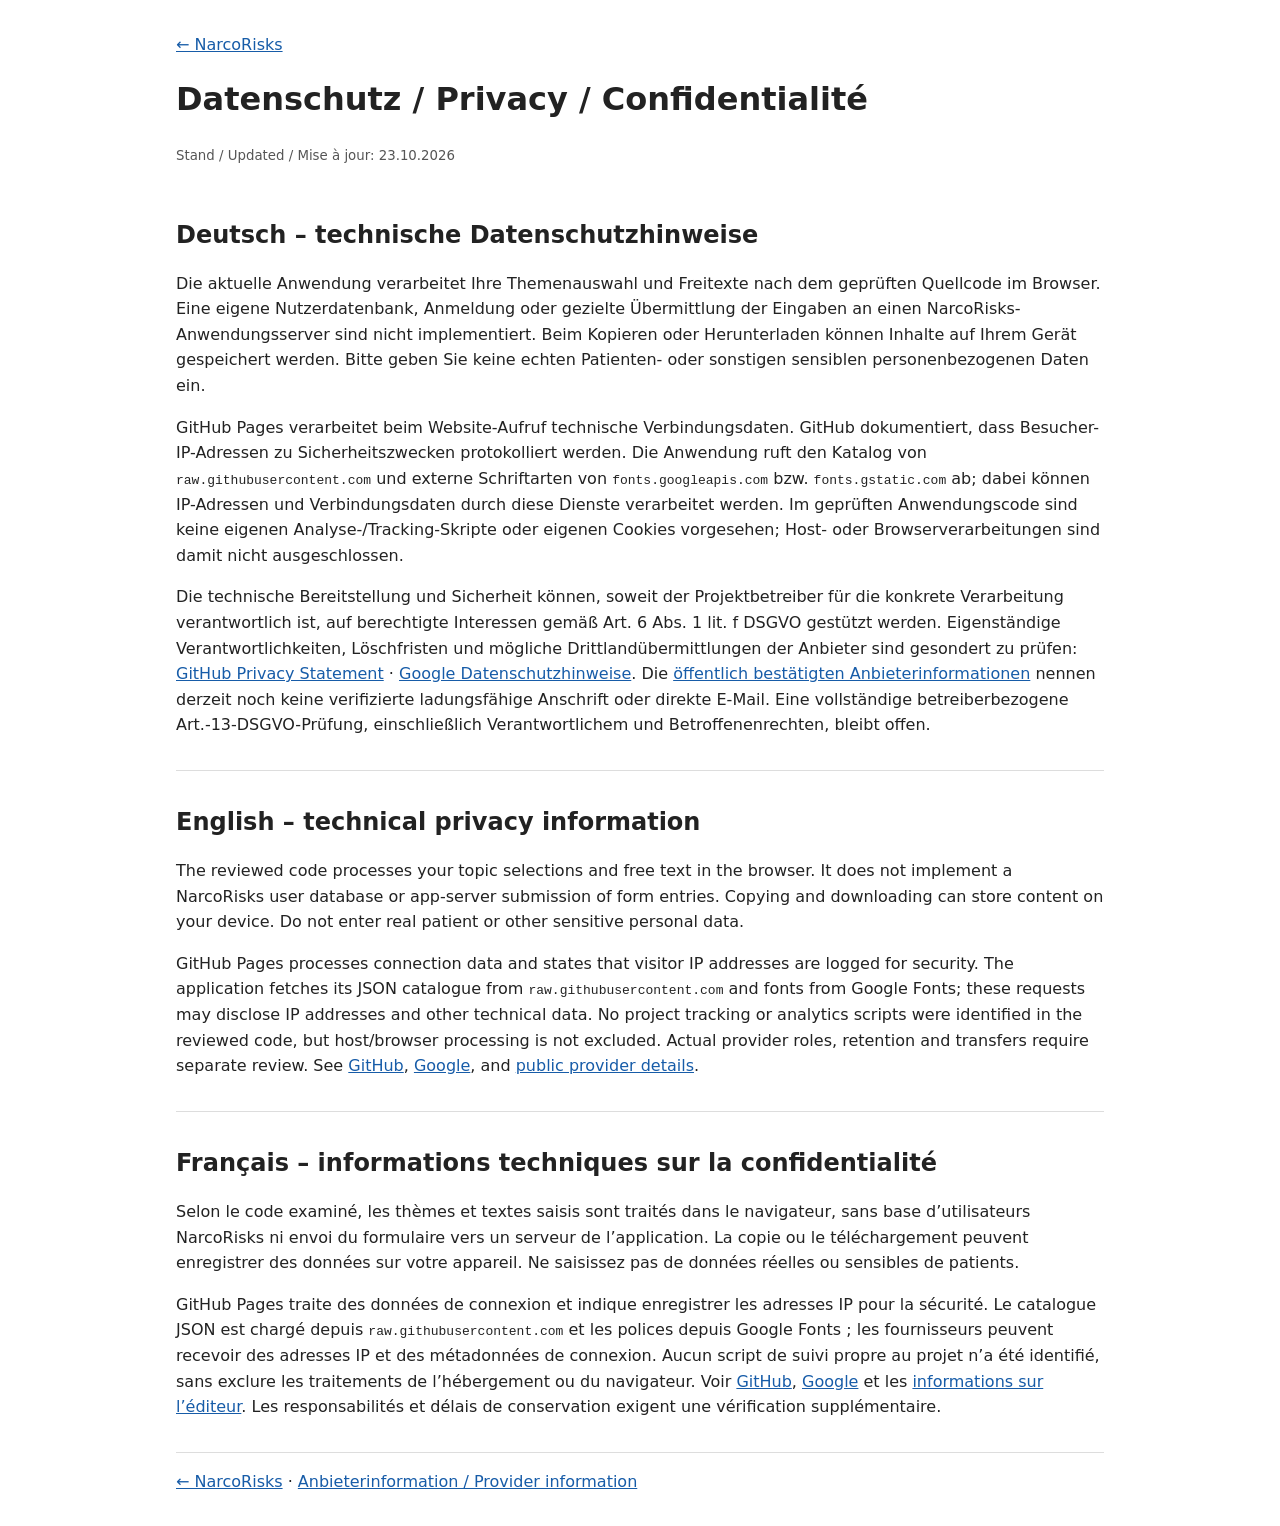
==== privacy.html @ 440f8929 "fix(legacy): clarify informational scope, add privacy notices and harden summary output" ====
<!DOCTYPE html>
<html lang="de">
<head><meta charset="UTF-8"><meta name="viewport" content="width=device-width, initial-scale=1.0"><meta name="description" content="technische Informationen zum Datenschutz"><title>NarcoRisks – Datenschutz / Privacy</title><style>body{font-family:system-ui,sans-serif;line-height:1.6;max-width:58rem;margin:2rem auto;padding:0 1rem;color:#222}a{color:#175ca8}section{padding:1rem 0;border-bottom:1px solid #ddd}h1,h2{line-height:1.3}small{color:#555}</style></head>
<body><p><a href="./">← NarcoRisks</a></p><h1>Datenschutz / Privacy / Confidentialité</h1><p><small>Stand / Updated / Mise à jour: 23.10.2026</small></p>
<section lang="de"><h2>Deutsch – technische Datenschutzhinweise</h2>
<p>Die aktuelle Anwendung verarbeitet Ihre Themenauswahl und Freitexte nach dem geprüften Quellcode im Browser. Eine eigene Nutzerdatenbank, Anmeldung oder gezielte Übermittlung der Eingaben an einen NarcoRisks-Anwendungsserver sind nicht implementiert. Beim Kopieren oder Herunterladen können Inhalte auf Ihrem Gerät gespeichert werden. Bitte geben Sie keine echten Patienten- oder sonstigen sensiblen personenbezogenen Daten ein.</p>
<p>GitHub Pages verarbeitet beim Website-Aufruf technische Verbindungsdaten. GitHub dokumentiert, dass Besucher-IP-Adressen zu Sicherheitszwecken protokolliert werden. Die Anwendung ruft den Katalog von <code>raw.githubusercontent.com</code> und externe Schriftarten von <code>fonts.googleapis.com</code> bzw. <code>fonts.gstatic.com</code> ab; dabei können IP-Adressen und Verbindungsdaten durch diese Dienste verarbeitet werden. Im geprüften Anwendungscode sind keine eigenen Analyse-/Tracking-Skripte oder eigenen Cookies vorgesehen; Host- oder Browserverarbeitungen sind damit nicht ausgeschlossen.</p>
<p>Die technische Bereitstellung und Sicherheit können, soweit der Projektbetreiber für die konkrete Verarbeitung verantwortlich ist, auf berechtigte Interessen gemäß Art. 6 Abs. 1 lit. f DSGVO gestützt werden. Eigenständige Verantwortlichkeiten, Löschfristen und mögliche Drittlandübermittlungen der Anbieter sind gesondert zu prüfen: <a href="https://docs.github.com/en/site-policy/privacy-policies/github-general-privacy-statement">GitHub Privacy Statement</a> · <a href="https://policies.google.com/privacy">Google Datenschutzhinweise</a>. Die <a href="anbieter.html">öffentlich bestätigten Anbieterinformationen</a> nennen derzeit noch keine verifizierte ladungsfähige Anschrift oder direkte E-Mail. Eine vollständige betreiberbezogene Art.-13-DSGVO-Prüfung, einschließlich Verantwortlichem und Betroffenenrechten, bleibt offen.</p></section>
<section lang="en"><h2>English – technical privacy information</h2>
<p>The reviewed code processes your topic selections and free text in the browser. It does not implement a NarcoRisks user database or app-server submission of form entries. Copying and downloading can store content on your device. Do not enter real patient or other sensitive personal data.</p>
<p>GitHub Pages processes connection data and states that visitor IP addresses are logged for security. The application fetches its JSON catalogue from <code>raw.githubusercontent.com</code> and fonts from Google Fonts; these requests may disclose IP addresses and other technical data. No project tracking or analytics scripts were identified in the reviewed code, but host/browser processing is not excluded. Actual provider roles, retention and transfers require separate review. See <a href="https://docs.github.com/en/site-policy/privacy-policies/github-general-privacy-statement">GitHub</a>, <a href="https://policies.google.com/privacy">Google</a>, and <a href="anbieter.html">public provider details</a>.</p></section>
<section lang="fr"><h2>Français – informations techniques sur la confidentialité</h2>
<p>Selon le code examiné, les thèmes et textes saisis sont traités dans le navigateur, sans base d’utilisateurs NarcoRisks ni envoi du formulaire vers un serveur de l’application. La copie ou le téléchargement peuvent enregistrer des données sur votre appareil. Ne saisissez pas de données réelles ou sensibles de patients.</p>
<p>GitHub Pages traite des données de connexion et indique enregistrer les adresses IP pour la sécurité. Le catalogue JSON est chargé depuis <code>raw.githubusercontent.com</code> et les polices depuis Google Fonts ; les fournisseurs peuvent recevoir des adresses IP et des métadonnées de connexion. Aucun script de suivi propre au projet n’a été identifié, sans exclure les traitements de l’hébergement ou du navigateur. Voir <a href="https://docs.github.com/en/site-policy/privacy-policies/github-general-privacy-statement">GitHub</a>, <a href="https://policies.google.com/privacy">Google</a> et les <a href="anbieter.html">informations sur l’éditeur</a>. Les responsabilités et délais de conservation exigent une vérification supplémentaire.</p></section>
<footer><p><a href="./">← NarcoRisks</a> · <a href="anbieter.html">Anbieterinformation / Provider information</a></p></footer></body></html>
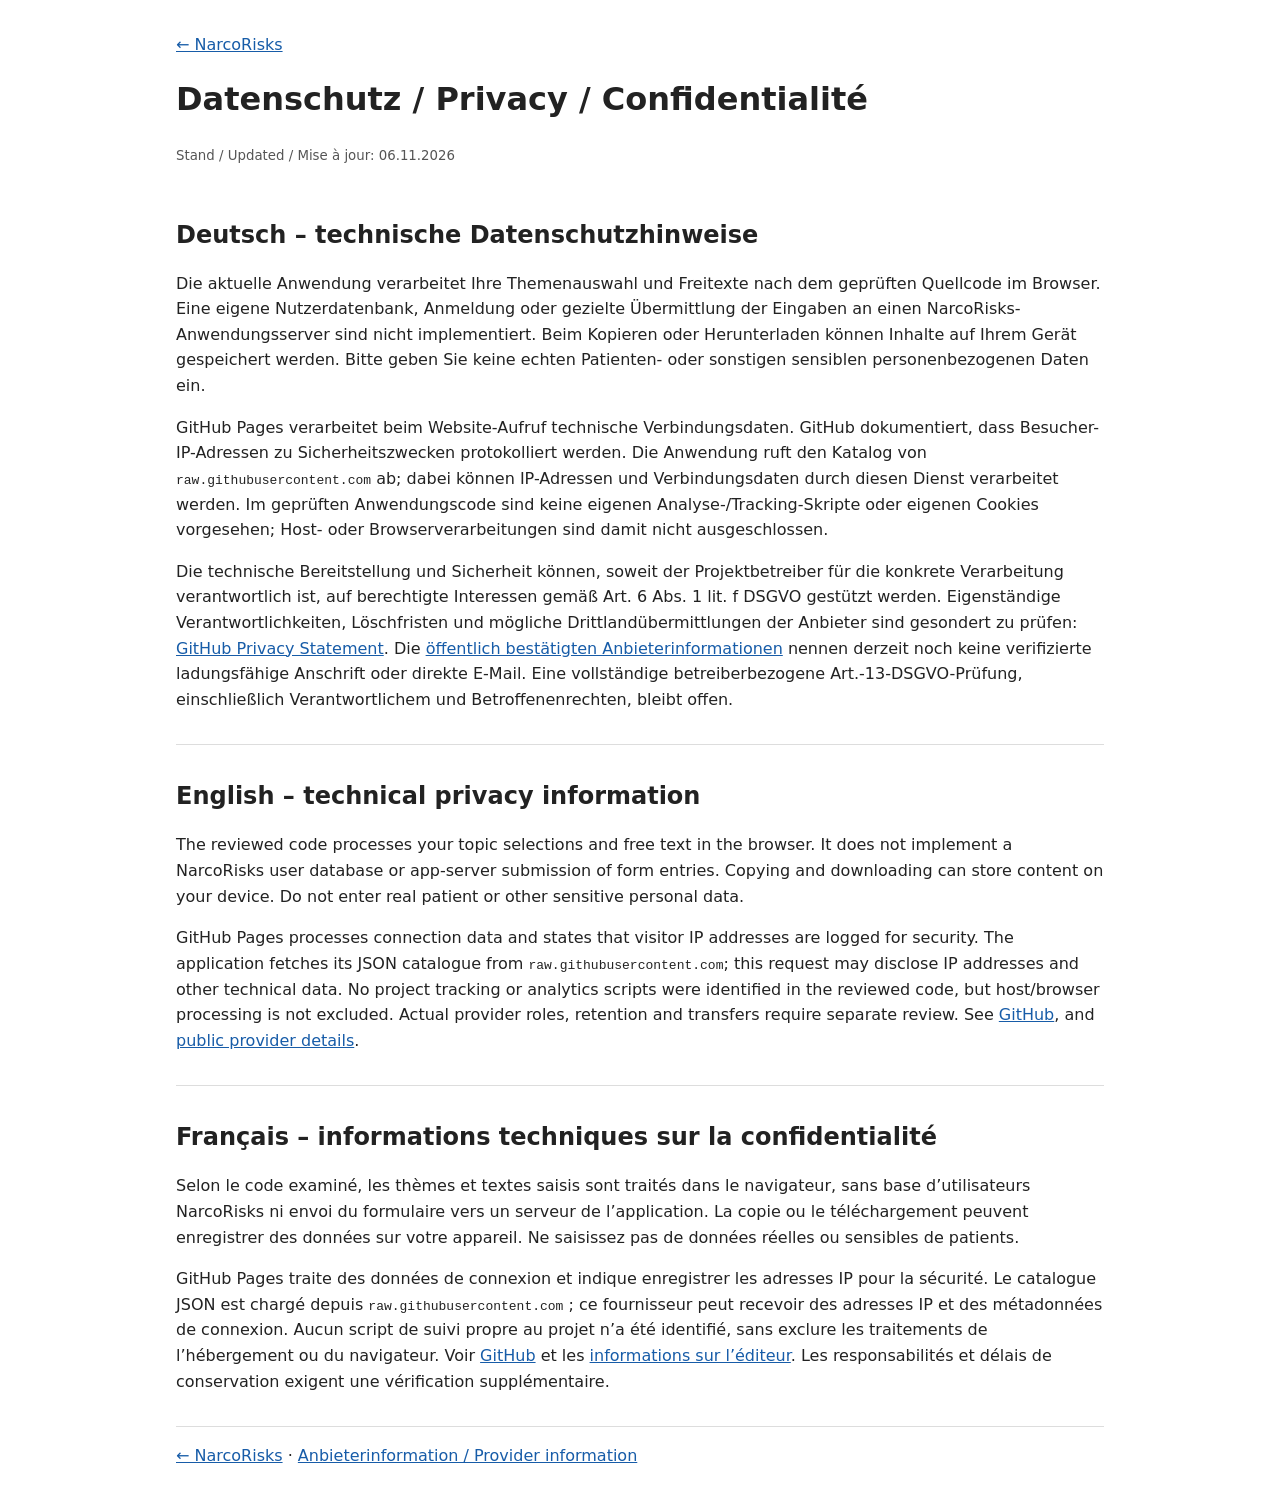
==== commit 14866b19: "Refresh listed external resources" ====
--- a/privacy.html
+++ b/privacy.html
@@ -1,15 +1,15 @@
 <!DOCTYPE html>
 <html lang="de">
 <head><meta charset="UTF-8"><meta name="viewport" content="width=device-width, initial-scale=1.0"><meta name="description" content="technische Informationen zum Datenschutz"><title>NarcoRisks – Datenschutz / Privacy</title><style>body{font-family:system-ui,sans-serif;line-height:1.6;max-width:58rem;margin:2rem auto;padding:0 1rem;color:#222}a{color:#175ca8}section{padding:1rem 0;border-bottom:1px solid #ddd}h1,h2{line-height:1.3}small{color:#555}</style></head>
-<body><p><a href="./">← NarcoRisks</a></p><h1>Datenschutz / Privacy / Confidentialité</h1><p><small>Stand / Updated / Mise à jour: 23.10.2026</small></p>
+<body><p><a href="./">← NarcoRisks</a></p><h1>Datenschutz / Privacy / Confidentialité</h1><p><small>Stand / Updated / Mise à jour: 06.11.2026</small></p>
 <section lang="de"><h2>Deutsch – technische Datenschutzhinweise</h2>
 <p>Die aktuelle Anwendung verarbeitet Ihre Themenauswahl und Freitexte nach dem geprüften Quellcode im Browser. Eine eigene Nutzerdatenbank, Anmeldung oder gezielte Übermittlung der Eingaben an einen NarcoRisks-Anwendungsserver sind nicht implementiert. Beim Kopieren oder Herunterladen können Inhalte auf Ihrem Gerät gespeichert werden. Bitte geben Sie keine echten Patienten- oder sonstigen sensiblen personenbezogenen Daten ein.</p>
-<p>GitHub Pages verarbeitet beim Website-Aufruf technische Verbindungsdaten. GitHub dokumentiert, dass Besucher-IP-Adressen zu Sicherheitszwecken protokolliert werden. Die Anwendung ruft den Katalog von <code>raw.githubusercontent.com</code> und externe Schriftarten von <code>fonts.googleapis.com</code> bzw. <code>fonts.gstatic.com</code> ab; dabei können IP-Adressen und Verbindungsdaten durch diese Dienste verarbeitet werden. Im geprüften Anwendungscode sind keine eigenen Analyse-/Tracking-Skripte oder eigenen Cookies vorgesehen; Host- oder Browserverarbeitungen sind damit nicht ausgeschlossen.</p>
-<p>Die technische Bereitstellung und Sicherheit können, soweit der Projektbetreiber für die konkrete Verarbeitung verantwortlich ist, auf berechtigte Interessen gemäß Art. 6 Abs. 1 lit. f DSGVO gestützt werden. Eigenständige Verantwortlichkeiten, Löschfristen und mögliche Drittlandübermittlungen der Anbieter sind gesondert zu prüfen: <a href="https://docs.github.com/en/site-policy/privacy-policies/github-general-privacy-statement">GitHub Privacy Statement</a> · <a href="https://policies.google.com/privacy">Google Datenschutzhinweise</a>. Die <a href="anbieter.html">öffentlich bestätigten Anbieterinformationen</a> nennen derzeit noch keine verifizierte ladungsfähige Anschrift oder direkte E-Mail. Eine vollständige betreiberbezogene Art.-13-DSGVO-Prüfung, einschließlich Verantwortlichem und Betroffenenrechten, bleibt offen.</p></section>
+<p>GitHub Pages verarbeitet beim Website-Aufruf technische Verbindungsdaten. GitHub dokumentiert, dass Besucher-IP-Adressen zu Sicherheitszwecken protokolliert werden. Die Anwendung ruft den Katalog von <code>raw.githubusercontent.com</code> ab; dabei können IP-Adressen und Verbindungsdaten durch diesen Dienst verarbeitet werden. Im geprüften Anwendungscode sind keine eigenen Analyse-/Tracking-Skripte oder eigenen Cookies vorgesehen; Host- oder Browserverarbeitungen sind damit nicht ausgeschlossen.</p>
+<p>Die technische Bereitstellung und Sicherheit können, soweit der Projektbetreiber für die konkrete Verarbeitung verantwortlich ist, auf berechtigte Interessen gemäß Art. 6 Abs. 1 lit. f DSGVO gestützt werden. Eigenständige Verantwortlichkeiten, Löschfristen und mögliche Drittlandübermittlungen der Anbieter sind gesondert zu prüfen: <a href="https://docs.github.com/en/site-policy/privacy-policies/github-general-privacy-statement">GitHub Privacy Statement</a>. Die <a href="anbieter.html">öffentlich bestätigten Anbieterinformationen</a> nennen derzeit noch keine verifizierte ladungsfähige Anschrift oder direkte E-Mail. Eine vollständige betreiberbezogene Art.-13-DSGVO-Prüfung, einschließlich Verantwortlichem und Betroffenenrechten, bleibt offen.</p></section>
 <section lang="en"><h2>English – technical privacy information</h2>
 <p>The reviewed code processes your topic selections and free text in the browser. It does not implement a NarcoRisks user database or app-server submission of form entries. Copying and downloading can store content on your device. Do not enter real patient or other sensitive personal data.</p>
-<p>GitHub Pages processes connection data and states that visitor IP addresses are logged for security. The application fetches its JSON catalogue from <code>raw.githubusercontent.com</code> and fonts from Google Fonts; these requests may disclose IP addresses and other technical data. No project tracking or analytics scripts were identified in the reviewed code, but host/browser processing is not excluded. Actual provider roles, retention and transfers require separate review. See <a href="https://docs.github.com/en/site-policy/privacy-policies/github-general-privacy-statement">GitHub</a>, <a href="https://policies.google.com/privacy">Google</a>, and <a href="anbieter.html">public provider details</a>.</p></section>
+<p>GitHub Pages processes connection data and states that visitor IP addresses are logged for security. The application fetches its JSON catalogue from <code>raw.githubusercontent.com</code>; this request may disclose IP addresses and other technical data. No project tracking or analytics scripts were identified in the reviewed code, but host/browser processing is not excluded. Actual provider roles, retention and transfers require separate review. See <a href="https://docs.github.com/en/site-policy/privacy-policies/github-general-privacy-statement">GitHub</a>, and <a href="anbieter.html">public provider details</a>.</p></section>
 <section lang="fr"><h2>Français – informations techniques sur la confidentialité</h2>
 <p>Selon le code examiné, les thèmes et textes saisis sont traités dans le navigateur, sans base d’utilisateurs NarcoRisks ni envoi du formulaire vers un serveur de l’application. La copie ou le téléchargement peuvent enregistrer des données sur votre appareil. Ne saisissez pas de données réelles ou sensibles de patients.</p>
-<p>GitHub Pages traite des données de connexion et indique enregistrer les adresses IP pour la sécurité. Le catalogue JSON est chargé depuis <code>raw.githubusercontent.com</code> et les polices depuis Google Fonts ; les fournisseurs peuvent recevoir des adresses IP et des métadonnées de connexion. Aucun script de suivi propre au projet n’a été identifié, sans exclure les traitements de l’hébergement ou du navigateur. Voir <a href="https://docs.github.com/en/site-policy/privacy-policies/github-general-privacy-statement">GitHub</a>, <a href="https://policies.google.com/privacy">Google</a> et les <a href="anbieter.html">informations sur l’éditeur</a>. Les responsabilités et délais de conservation exigent une vérification supplémentaire.</p></section>
+<p>GitHub Pages traite des données de connexion et indique enregistrer les adresses IP pour la sécurité. Le catalogue JSON est chargé depuis <code>raw.githubusercontent.com</code> ; ce fournisseur peut recevoir des adresses IP et des métadonnées de connexion. Aucun script de suivi propre au projet n’a été identifié, sans exclure les traitements de l’hébergement ou du navigateur. Voir <a href="https://docs.github.com/en/site-policy/privacy-policies/github-general-privacy-statement">GitHub</a> et les <a href="anbieter.html">informations sur l’éditeur</a>. Les responsabilités et délais de conservation exigent une vérification supplémentaire.</p></section>
 <footer><p><a href="./">← NarcoRisks</a> · <a href="anbieter.html">Anbieterinformation / Provider information</a></p></footer></body></html>
